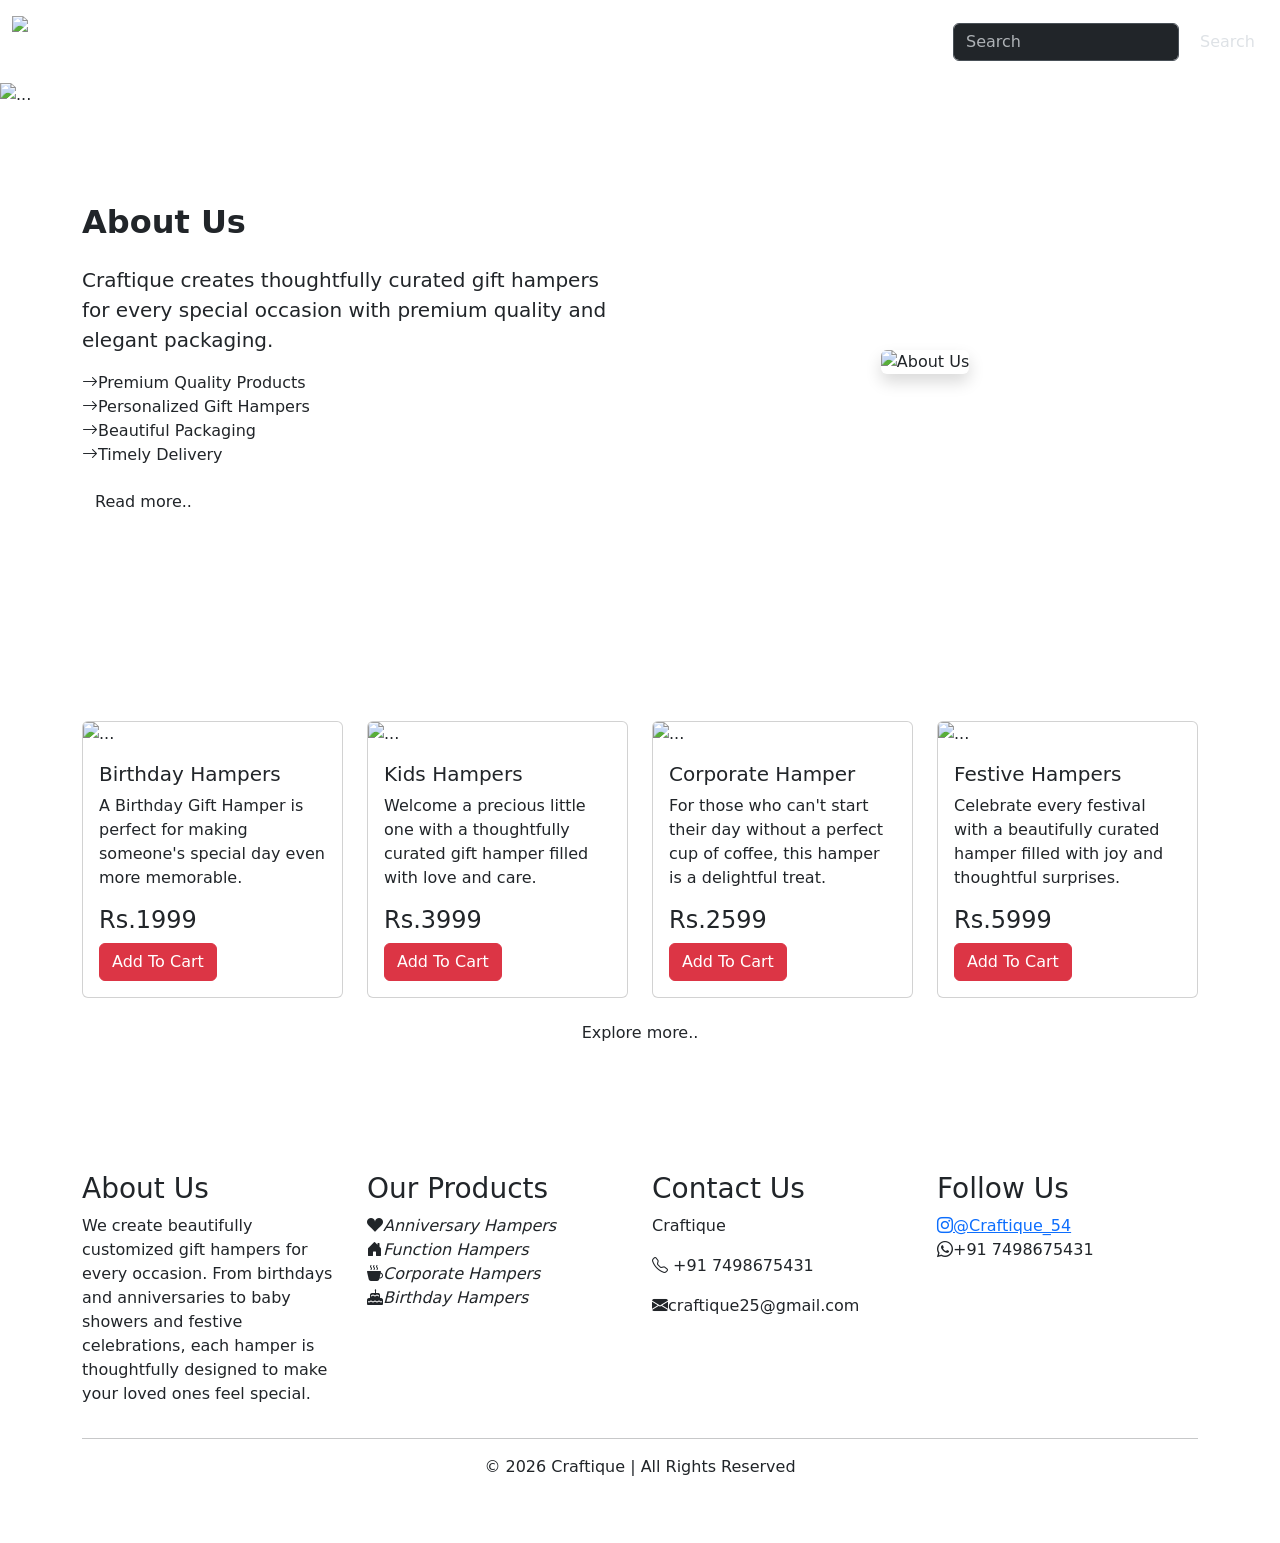
==== index.html @ 2c29e890 "home and about page" ====
<!doctype html>
<html lang="en">
  <head>
    <meta charset="utf-8">
    <meta name="viewport" content="width=device-width, initial-scale=1">
    <title>index html</title>
    <link href="https://cdn.jsdelivr.net/npm/bootstrap@5.3.8/dist/css/bootstrap.min.css" rel="stylesheet" integrity="sha384-sRIl4kxILFvY47J16cr9ZwB07vP4J8+LH7qKQnuqkuIAvNWLzeN8tE5YBujZqJLB" crossorigin="anonymous">
    <link rel="stylesheet" href="https://cdn.jsdelivr.net/npm/bootstrap-icons@1.13.1/font/bootstrap-icons.min.css">
    <link rel="stylesheet" href="css/craftique.css">
  </head>
  <body>
    <!-- header starts -->
    <header>
        <nav class="navbar navbar-expand-lg bg-purple" data-bs-theme="dark">
  <div class="container-fluid">
    <a class="navbar-brand" href="#">
        <img src="images/craftiquelogo.png" alt="Logo" width="60" height="54" class="d-inline-block align-text-top">
      </a>
    <button class="navbar-toggler" type="button" data-bs-toggle="collapse" data-bs-target="#navbarSupportedContent" aria-controls="navbarSupportedContent" aria-expanded="false" aria-label="Toggle navigation">
      <span class="navbar-toggler-icon"></span>
    </button>
    <div class="collapse navbar-collapse" id="navbarSupportedContent">
      <ul class="navbar-nav me-auto mb-2 mb-lg-0">
        <li class="nav-item">
          <a class="nav-link active" aria-current="page" href="index.html">Home</a>
        </li>
        <li class="nav-item">
          <a class="nav-link" href="aboutus.html">About Us</a>
        </li>
        <li class="nav-item">
          <a class="nav-link" href="services.html">Services</a>
        </li>
        <li class="nav-item dropdown">
          <a class="nav-link dropdown-toggle" href="products.html" role="button" data-bs-toggle="dropdown" aria-expanded="false">Products
          </a>
          <ul class="dropdown-menu">
            <li><a class="dropdown-item" href="birthday.html">Birthday Hampers</a></li>
            <li><a class="dropdown-item" href="corporate.html">Corporate Hampers</a></li>
            <li><a class="dropdown-item" href="festive.html">Festive Hampers</a></li>
            <li><a class="dropdown-item" href="anniversary.html">Anniversary Hampers</a></li>
            <li><a class="dropdown-item" href="kids.html">Kids Hampers</a></li>
            <li><a class="dropdown-item" href="function.html">Functions  Hampers</a></li>
            <li><hr class="dropdown-divider"></li>
          </ul>
        </li>
        <li class="nav-item">
          <a class="nav-link" href="contact.html">Contact Us</a>
        </li>
      </ul>
      <form class="d-flex" role="search">
        <input class="form-control me-2" type="search" placeholder="Search" aria-label="Search"/>
        <button class="btn btn-search" type="submit"> Search</button>
      </form>
    </div>
  </div>
</nav>

    </header>
    <!-- header ends -->
     <!-- main starts -->
     <main> 
        <!-- slider  section starts here -->
         <section>
     <div id="carouselExampleInterval" class="carousel slide" data-bs-ride="carousel">
  <div class="carousel-inner">
    <div class="carousel-item active" data-bs-interval="10000">
      <img src="images/slider1.png" class="d-block w-100" alt="...">
    </div>
    <div class="carousel-item" data-bs-interval="2000">
      <img src="images/slider2.png" class="d-block w-100" alt="...">
    </div>
    <div class="carousel-item">
      <img src="images/slider3.png" class="d-block w-100" alt="...">
    </div>
  </div>
  <button class="carousel-control-prev" type="button" data-bs-target="#carouselExampleInterval" data-bs-slide="prev">
    <span class="carousel-control-prev-icon" aria-hidden="true"></span>
    <span class="visually-hidden">Previous</span>
  </button>
  <button class="carousel-control-next" type="button" data-bs-target="#carouselExampleInterval" data-bs-slide="next">
    <span class="carousel-control-next-icon" aria-hidden="true"></span>
    <span class="visually-hidden">Next</span>
  </button>
</div>
         </section>
         <!-- slider section ends -->
          <!-- about section starts -->
           <section class="mt-5">
       <div class="container py-5">
    <div class="row align-items-center">

        <div class="col-lg-6">
            <h2 class="fw-bold mb-4">About Us</h2>

            <p class="lead">
                Craftique creates thoughtfully curated gift hampers for every
                special occasion with premium quality and elegant packaging.
            </p>

            <ul class="list-unstyled">
                <li><i class="bi bi-arrow-right"></i>Premium Quality Products</li>
                <li><i class="bi bi-arrow-right"></i>Personalized Gift Hampers</li>
                <li><i class="bi bi-arrow-right"></i>Beautiful Packaging</li>
                <li><i class="bi bi-arrow-right"></i>Timely Delivery</li>
            </ul>

            <a href="aboutus.html" class="btn read-btn">Read more..</a>
        </div>

        <div class="col-lg-6 about-img text-center">
            <img src="images/floral hamper.jpg"
                 class="img-fluid rounded shadow"
                 alt="About Us">
        </div>

    </div>
</div>
           </section>
           <!-- about section ends -->
            <!-- product section starts here -->
             <section class="mt-5 products">
              <div class="container pb-4">
                <div class="row">
                  <h1 class="text-white p-4">Our Products</h1>
                  <div class="col-md-3 mb-3">
                   <div class="card">
                     <img src="images/birthday.jpeg" class="card-img-top" alt="...">
  <div class="card-body">
    <h5 class="card-title">Birthday Hampers</h5>
    <p class="card-text">A Birthday Gift Hamper is perfect for making someone's special day even more memorable. </p>
    <h4>Rs.1999</h4>
    <a href="#" class="btn btn-danger">Add To Cart</a>
  </div>
</div>
                </div>
                  <div class="col-md-3 mb-3">
                   <div class="card">
                     <img src="images/babywelcome.jpeg" class="card-img-top" alt="...">
  <div class="card-body">
    <h5 class="card-title">Kids Hampers</h5>
    <p class="card-text">Welcome a precious little one with a thoughtfully curated gift hamper filled with love and care.</p>
    <h4>Rs.3999</h4>
    <a href="#" class="btn btn-danger">Add To Cart</a>
  </div>
</div>
                </div>
                  <div class="col-md-3 mb-3">
                   <div class="card">
                     <img src="images/coffee2.jpg" class="card-img-top" alt="...">
  <div class="card-body">
    <h5 class="card-title">Corporate Hamper</h5>
    <p class="card-text">For those who can't start their day without a perfect cup of coffee, this hamper is a delightful treat.</p>
    <h4>Rs.2599</h4>
    <a href="#" class="btn btn-danger">Add To Cart</a>
  </div>
</div>
                </div>
                  <div class="col-md-3 mb-3">
                   <div class="card">
                     <img src="images/festive.jpeg" class="card-img-top" alt="...">
  <div class="card-body">
    <h5 class="card-title">Festive Hampers</h5>
    <p class="card-text">Celebrate every festival with a beautifully curated hamper filled with joy and thoughtful surprises.</p>
    <h4>Rs.5999</h4>
    <a href="#" class="btn btn-danger">Add To Cart</a>
  </div>
</div>
                </div>
                <a class="btn btn-page_visit" href="products.html" role="button">Explore more..</a>
              </div>
             </section>
              <!-- product section ends here -->
     </main>
     <!-- main section ends -->
    
<!-- footer start -->
 <footer class="footer-theme mt-5">
    <div class="container py-5">
        <div class="row g-4">
<!-- About -->
        <div class="col-md-3">
            <h3>About Us</h3>
            <p>
        We create beautifully customized gift hampers for every occasion. From birthdays and anniversaries to baby showers and festive celebrations, each hamper is thoughtfully designed to make your loved ones feel special.
           </p>
        </div>

<!-- Product Overview -->


<div class="col-md-3">
    <h3 class="products-heading"> Our Products</h3>
        <ul class="list-unstyled">
            <li><i class="bi bi-suit-heart-fill">Anniversary Hampers</i></li>
            <li><i class="bi bi-house-door-fill">Function Hampers</i></li>
            <li><i class="bi bi-cup-hot-fill">Corporate Hampers</i></li>
            <li><i class="bi bi-cake-fill">Birthday Hampers</i></li>
            
        </ul>
</div>

<!-- Contact -->

<div class="col-md-3">
    <h3>
      
    Contact Us
    </h3>
        <p>
    Craftique
        </p>
    <p>
<i class="bi bi-telephone"></i> +91 7498675431
    </p>
    <p>
 <i class="bi bi-envelope-fill"></i>craftique25@gmail.com
    </p>
</div>

<!-- Online Links -->

<div class="col-md-3">
    <h3>
Follow Us
    </h3>
    <a href="https://www.instagram.com/craftique_54/?hl=en" m-1">
      <i class="bi bi-instagram ig_social"></i>@Craftique_54
    </a>
    <br>
<i class="bi bi-whatsapp wp_social"></i>+91 7498675431
</div>
</div>
<hr>
<div class="text-center">
    <p>
© 2026 Craftique | All Rights Reserved
    </p>
</div>
</div>
</footer>
            <!-- footer end -->
    <script src="https://cdn.jsdelivr.net/npm/bootstrap@5.3.8/dist/js/bootstrap.bundle.min.js" integrity="sha384-FKyoEForCGlyvwx9Hj09JcYn3nv7wiPVlz7YYwJrWVcXK/BmnVDxM+D2scQbITxI" crossorigin="anonymous"></script>
  </body>
</html>
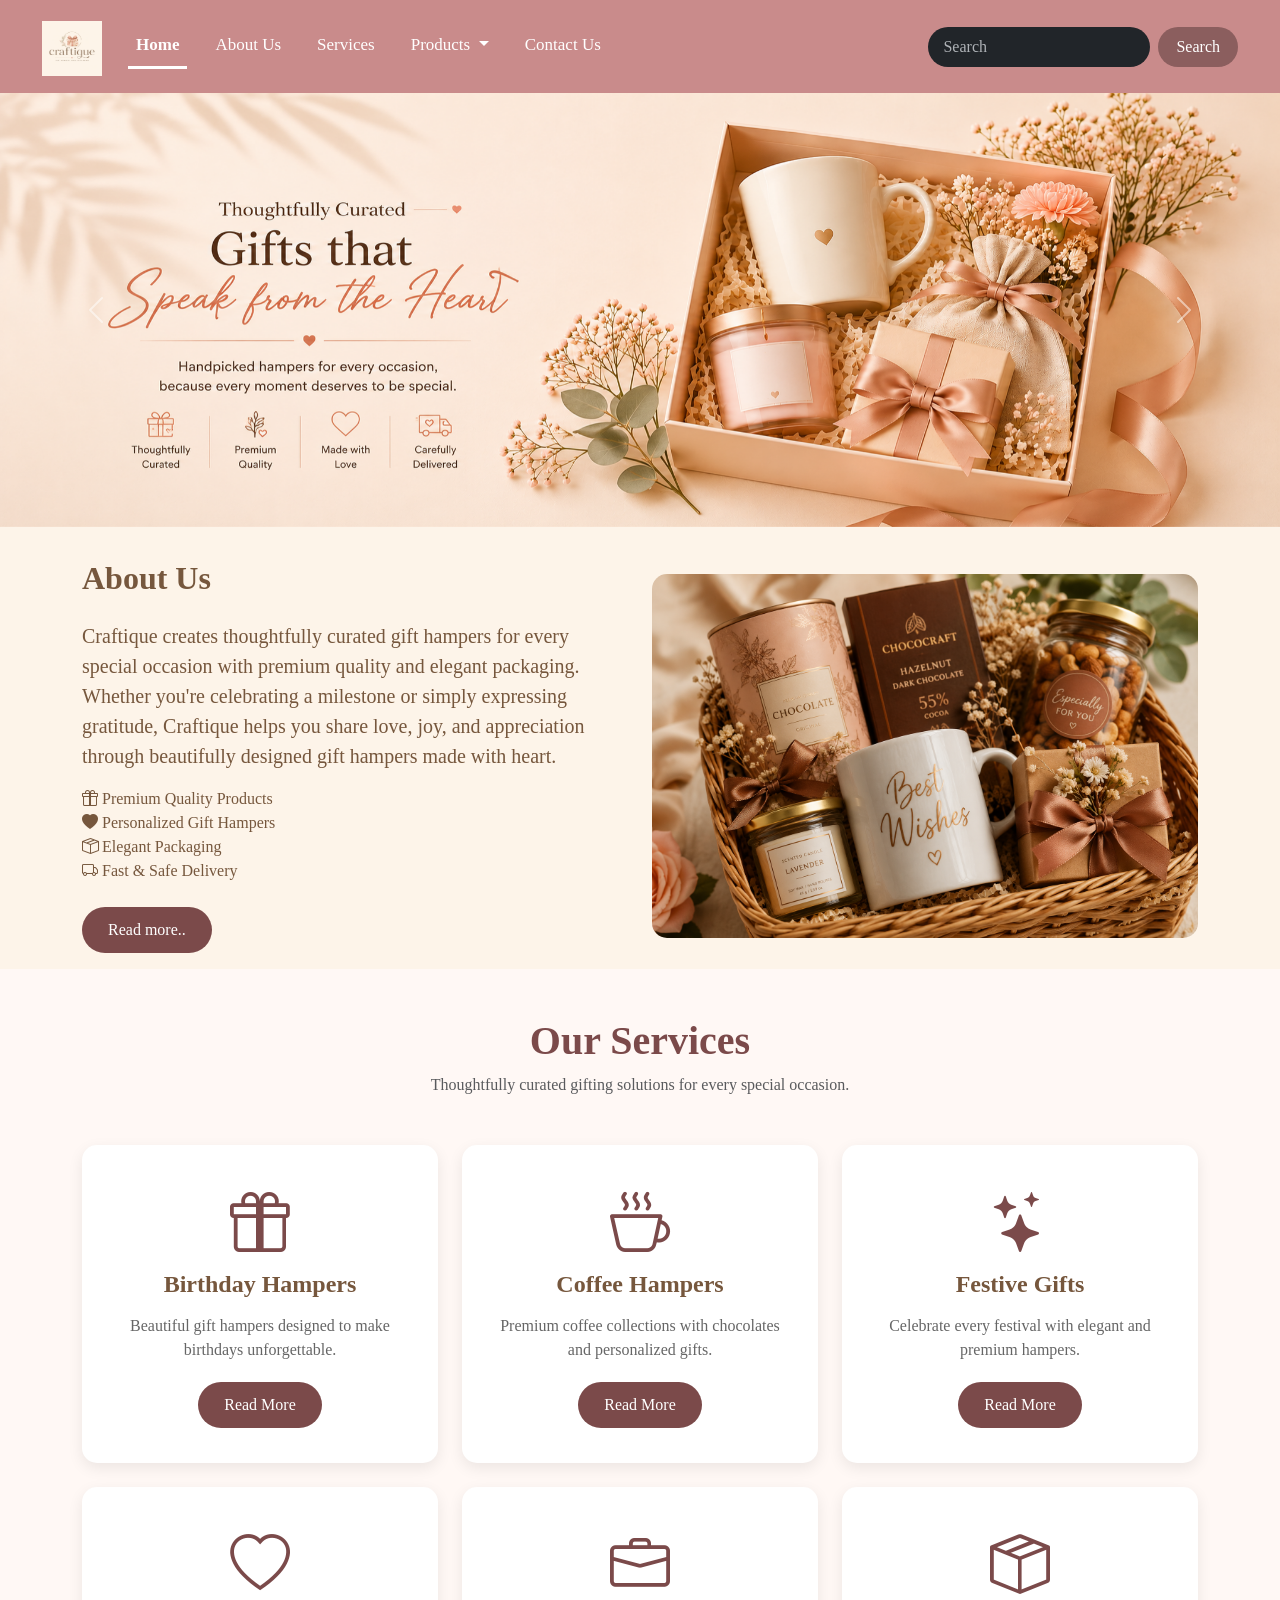
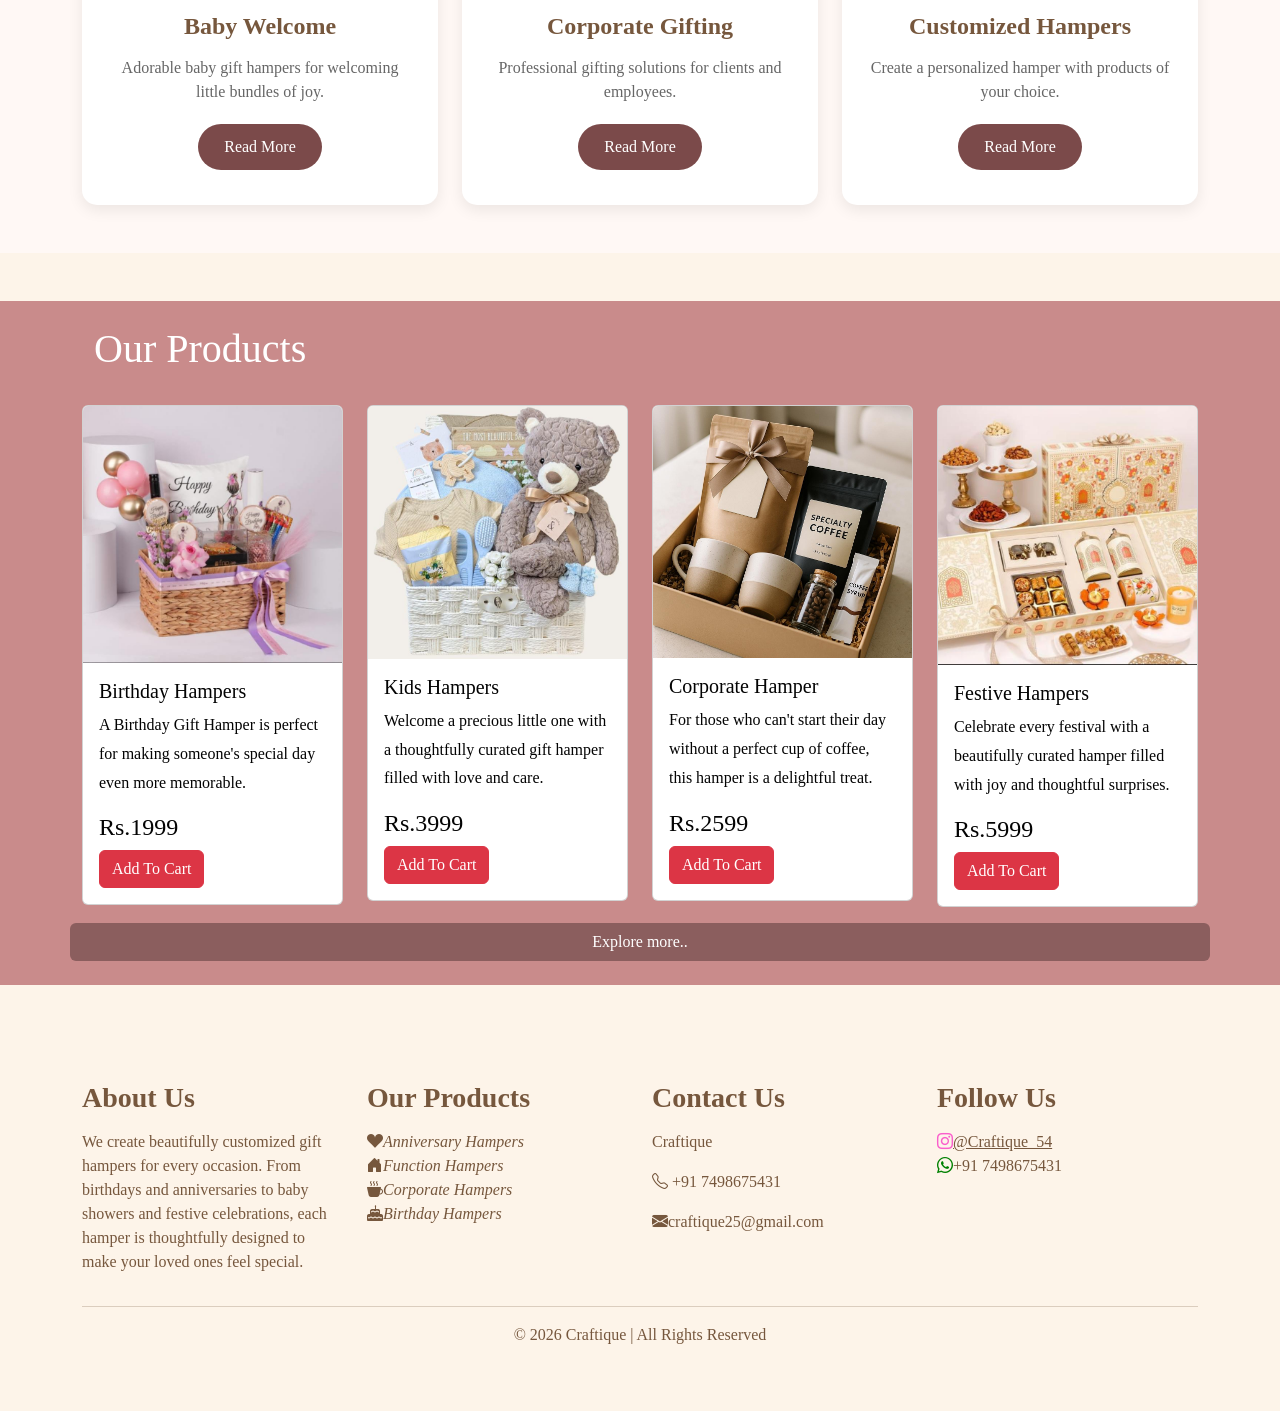
==== commit ecacd1c2: "designed service page and did some changes in index and about us page" ====
--- a/index.html
+++ b/index.html
@@ -13,7 +13,7 @@
     <header>
         <nav class="navbar navbar-expand-lg bg-purple" data-bs-theme="dark">
   <div class="container-fluid">
-    <a class="navbar-brand" href="#">
+    <a class="navbar-brand logo" href="https://www.instagram.com/craftique_54/?hl=en">
         <img src="images/craftiquelogo.png" alt="Logo" width="60" height="54" class="d-inline-block align-text-top">
       </a>
     <button class="navbar-toggler" type="button" data-bs-toggle="collapse" data-bs-target="#navbarSupportedContent" aria-controls="navbarSupportedContent" aria-expanded="false" aria-label="Toggle navigation">
@@ -85,8 +85,8 @@
          </section>
          <!-- slider section ends -->
           <!-- about section starts -->
-           <section class="mt-5">
-       <div class="container py-5">
+           <section class="mt-3">
+       <div class="container py-3">
     <div class="row align-items-center">
 
         <div class="col-lg-6">
@@ -95,28 +95,122 @@
             <p class="lead">
                 Craftique creates thoughtfully curated gift hampers for every
                 special occasion with premium quality and elegant packaging.
+                Whether you're celebrating a milestone or simply expressing gratitude,
+Craftique helps you share love, joy, and appreciation through beautifully
+designed gift hampers made with heart.
             </p>
 
-            <ul class="list-unstyled">
-                <li><i class="bi bi-arrow-right"></i>Premium Quality Products</li>
-                <li><i class="bi bi-arrow-right"></i>Personalized Gift Hampers</li>
-                <li><i class="bi bi-arrow-right"></i>Beautiful Packaging</li>
-                <li><i class="bi bi-arrow-right"></i>Timely Delivery</li>
-            </ul>
-
+    <div class="feature-box">
+        <i class="bi bi-gift"></i>
+        <span>Premium Quality Products</span>
+    </div>
+
+    <div class="feature-box">
+        <i class="bi bi-heart-fill"></i>
+        <span>Personalized Gift Hampers</span>
+    </div>
+
+    <div class="feature-box">
+        <i class="bi bi-box-seam"></i>
+        <span>Elegant Packaging</span>
+    </div>
+
+    <div class="feature-box">
+        <i class="bi bi-truck"></i>
+        <span>Fast & Safe Delivery</span>
+    </div>
+<br>
             <a href="aboutus.html" class="btn read-btn">Read more..</a>
         </div>
 
         <div class="col-lg-6 about-img text-center">
-            <img src="images/floral hamper.jpg"
-                 class="img-fluid rounded shadow"
+            <img src="images/aboutus.png"
+                 class="img-fluid about-img"
                  alt="About Us">
+                 
         </div>
 
     </div>
 </div>
            </section>
            <!-- about section ends -->
+            <!-- Services Section -->
+<section class="services py-5">
+    <div class="container">
+
+        <div class="text-center mb-5">
+            <h2 class="service-title">Our Services</h2>
+            <p class="text-muted">
+                Thoughtfully curated gifting solutions for every special occasion.
+            </p>
+        </div>
+
+        <div class="row g-4">
+
+            <!-- Card 1 -->
+            <div class="col-md-4">
+                <div class="service-card">
+                    <i class="bi bi-gift service-icon"></i>
+                    <h4>Birthday Hampers</h4>
+                    <p>Beautiful gift hampers designed to make birthdays unforgettable.</p>
+                    <a href="products.html" class="btn btn-service">Read More</a>
+                </div>
+            </div>
+
+            <!-- Card 2 -->
+            <div class="col-md-4">
+                <div class="service-card">
+                    <i class="bi bi-cup-hot service-icon"></i>
+                    <h4>Coffee Hampers</h4>
+                    <p>Premium coffee collections with chocolates and personalized gifts.</p>
+                    <a href="products.html" class="btn btn-service">Read More</a>
+                </div>
+            </div>
+
+            <!-- Card 3 -->
+            <div class="col-md-4">
+                <div class="service-card">
+                    <i class="bi bi-stars service-icon"></i>
+                    <h4>Festive Gifts</h4>
+                    <p>Celebrate every festival with elegant and premium hampers.</p>
+                    <a href="products.html" class="btn btn-service">Read More</a>
+                </div>
+            </div>
+
+            <!-- Card 4 -->
+            <div class="col-md-4">
+                <div class="service-card">
+                    <i class="bi bi-heart service-icon"></i>
+                    <h4>Baby Welcome</h4>
+                    <p>Adorable baby gift hampers for welcoming little bundles of joy.</p>
+                    <a href="products.html" class="btn btn-service">Read More</a>
+                </div>
+            </div>
+
+            <!-- Card 5 -->
+            <div class="col-md-4">
+                <div class="service-card">
+                    <i class="bi bi-briefcase service-icon"></i>
+                    <h4>Corporate Gifting</h4>
+                    <p>Professional gifting solutions for clients and employees.</p>
+                    <a href="products.html" class="btn btn-service">Read More</a>
+                </div>
+            </div>
+
+            <!-- Card 6 -->
+            <div class="col-md-4">
+                <div class="service-card">
+                    <i class="bi bi-box-seam service-icon"></i>
+                    <h4>Customized Hampers</h4>
+                    <p>Create a personalized hamper with products of your choice.</p>
+                    <a href="products.html" class="btn btn-service">Read More</a>
+                </div>
+            </div>
+
+        </div>
+    </div>
+</section>
+<!-- service section ends -->
             <!-- product section starts here -->
              <section class="mt-5 products">
               <div class="container pb-4">
@@ -223,7 +317,7 @@
     <h3>
 Follow Us
     </h3>
-    <a href="https://www.instagram.com/craftique_54/?hl=en" m-1">
+    <a href="https://www.instagram.com/craftique_54/?hl=en">
       <i class="bi bi-instagram ig_social"></i>@Craftique_54
     </a>
     <br>
--- a/css/craftique.css
+++ b/css/craftique.css
@@ -0,0 +1,265 @@
+body{
+    background-color: #fdf4e9;
+    color:#76573d;
+    font-family: 'Times New Roman', Times, serif;
+}
+header{
+    color: #76573d;
+    
+}
+       /* Navbar */
+.navbar {
+    background-color: #c98b8b; /* Dusty Pink */
+    padding: 12px 30px;
+    box-shadow: 0 2px 10px rgba(0,0,0,0.15);
+    
+    
+}
+
+/* Logo */
+.navbar-brand img {
+    height: 55px;
+}
+
+/* Navbar Links */
+.navbar-nav .nav-link {
+    color: #fff !important;
+    font-size: 17px;
+    font-weight: 500;
+    margin: 0 10px;
+    transition: 0.3s ease;
+}
+
+/* Hover Effect */
+.navbar-nav .nav-link:hover {
+    color: #ffe8d6 !important;
+    border-bottom: 2px solid #fff;
+}
+
+/* Active Link */
+.navbar-nav .nav-link.active {
+    color: #fff !important;
+    font-weight: bold;
+    border-bottom: 3px solid #fff;
+}
+
+/* Search Box */
+.form-control {
+    border-radius: 25px;
+    border: none;
+    padding: 8px 15px;
+}
+
+/* Search Button */
+.btn-search {
+    background-color: #8b5e5e;
+    color: white;
+    border-radius: 25px;
+    border: none;
+    padding: 8px 18px;
+    transition: 0.3s;
+}
+
+.btn-search:hover {
+    background-color: #6d4545;
+    color: white;
+}
+.products{
+    background-color: #c98b8b;
+}
+.ig_social{
+    color: #fa5fcc;
+}
+.wp_social{
+    color:green;
+}
+a{
+    color:#76573d
+}
+.btn-page_visit{
+        background-color: #8b5e5e;
+    color: white;
+}
+.about-img{
+    border-radius: 15px;
+    transition: 0.4s;
+}
+.about-img:hover{
+    transform:scale(1.03);
+    box-shadow: 0 10px 25px rgba(0,0,0,0.2);
+}
+.mission-box,
+.vision-box{
+    border:1px solid #d9e4f5;
+    padding:30px;
+    border-radius:8px;
+    background:#fff;
+    transition:0.3s;
+    min-height:220px;
+}
+
+.mission-box:hover,
+.vision-box:hover{
+    box-shadow:0 8px 20px rgba(0,0,0,0.1);
+    transform:translateY(-5px);
+    background:#7B4A4A;
+    color:#fff;
+}
+
+.icon{
+    width:70px;
+    height:70px;
+    background: #c98b8b;
+    color:#311313;
+    border-radius:10px;
+    display:flex;
+    justify-content:center;
+    align-items:center;
+    font-size:32px;
+}
+
+h3{
+    font-size:28px;
+    font-weight:600;
+    margin-bottom:15px;
+}
+.logo:hover{
+transform:translateY(-5px);
+}
+
+.card{
+    color:#030303;
+    line-height:1.8;
+}
+pre{
+    font-family: 'Times New Roman', Times, serif;
+}
+.card:hover{
+   box-shadow:0 8px 20px rgba(0,0,0,0.1);
+    transform:translateY(-5px);
+    background-color:#8b5e5e;
+    color:white;
+    
+}
+.accordion-item{
+     background-color:#e6c6c6;
+}
+.services{
+    background:#FFF8F5;
+}
+
+.service-title{
+    color:#7B4A4A;
+    font-size:40px;
+    font-weight:bold;
+}
+
+.service-card{
+    background:#fff;
+    padding:35px 25px;
+    text-align:center;
+    border-radius:15px;
+    box-shadow:0 5px 15px rgba(0,0,0,0.08);
+    transition:0.4s;
+    height:100%;
+}
+
+.service-card:hover{
+    transform:translateY(-10px);
+    box-shadow:0 10px 25px rgba(0,0,0,0.18);
+    background-color: #c98b8b;
+    color: white;
+}
+
+.service-icon{
+    font-size:60px;
+    color:#7B4A4A;
+    margin-bottom:20px;
+}
+
+.service-card h4{
+    font-weight:600;
+    margin-bottom:15px;
+}
+
+.service-card p{
+    color:#666;
+    margin-bottom:20px;
+}
+
+.btn-service{
+    background:#7B4A4A;
+    color:white;
+    border-radius:30px;
+    padding:10px 25px;
+}
+
+.btn-service:hover{
+    background:#5D3636;
+    color:white;
+}
+.read-btn{
+    background:#7B4A4A;
+    color:white;
+    border-radius:30px;
+    padding:10px 25px;
+}
+
+.read-btn:hover{
+    background:#5D3636;
+    color:white;
+}
+.service-btn{
+    background:#7B4A4A;
+    color:white;
+    border-radius:30px;
+    padding:10px 25px;
+}
+
+.service-btn:hover{
+    background:#5D3636;
+    color:white;
+}
+.section-title{
+    color:#7B4A4A;
+    font-weight:bold;
+    margin-bottom:10px;
+}
+
+.value-card{
+    background:#FFF8F5;
+    border-radius:15px;
+    padding:30px 20px;
+    text-align:center;
+    height:100%;
+    transition:0.4s;
+    box-shadow:0 5px 15px rgba(0,0,0,0.08);
+}
+
+.value-card i{
+    font-size:45px;
+    color:#7B4A4A;
+    margin-bottom:15px;
+}
+
+.value-card h4{
+    font-weight:600;
+    margin-bottom:10px;
+}
+
+.value-card p{
+    color:#666;
+    font-size:15px;
+}
+
+.value-card:hover{
+    transform:translateY(-10px);
+    background:#7B4A4A;
+    color:#fff;
+}
+
+.value-card:hover i,
+.value-card:hover p,
+.value-card:hover h4{
+    color:#fff;
+}
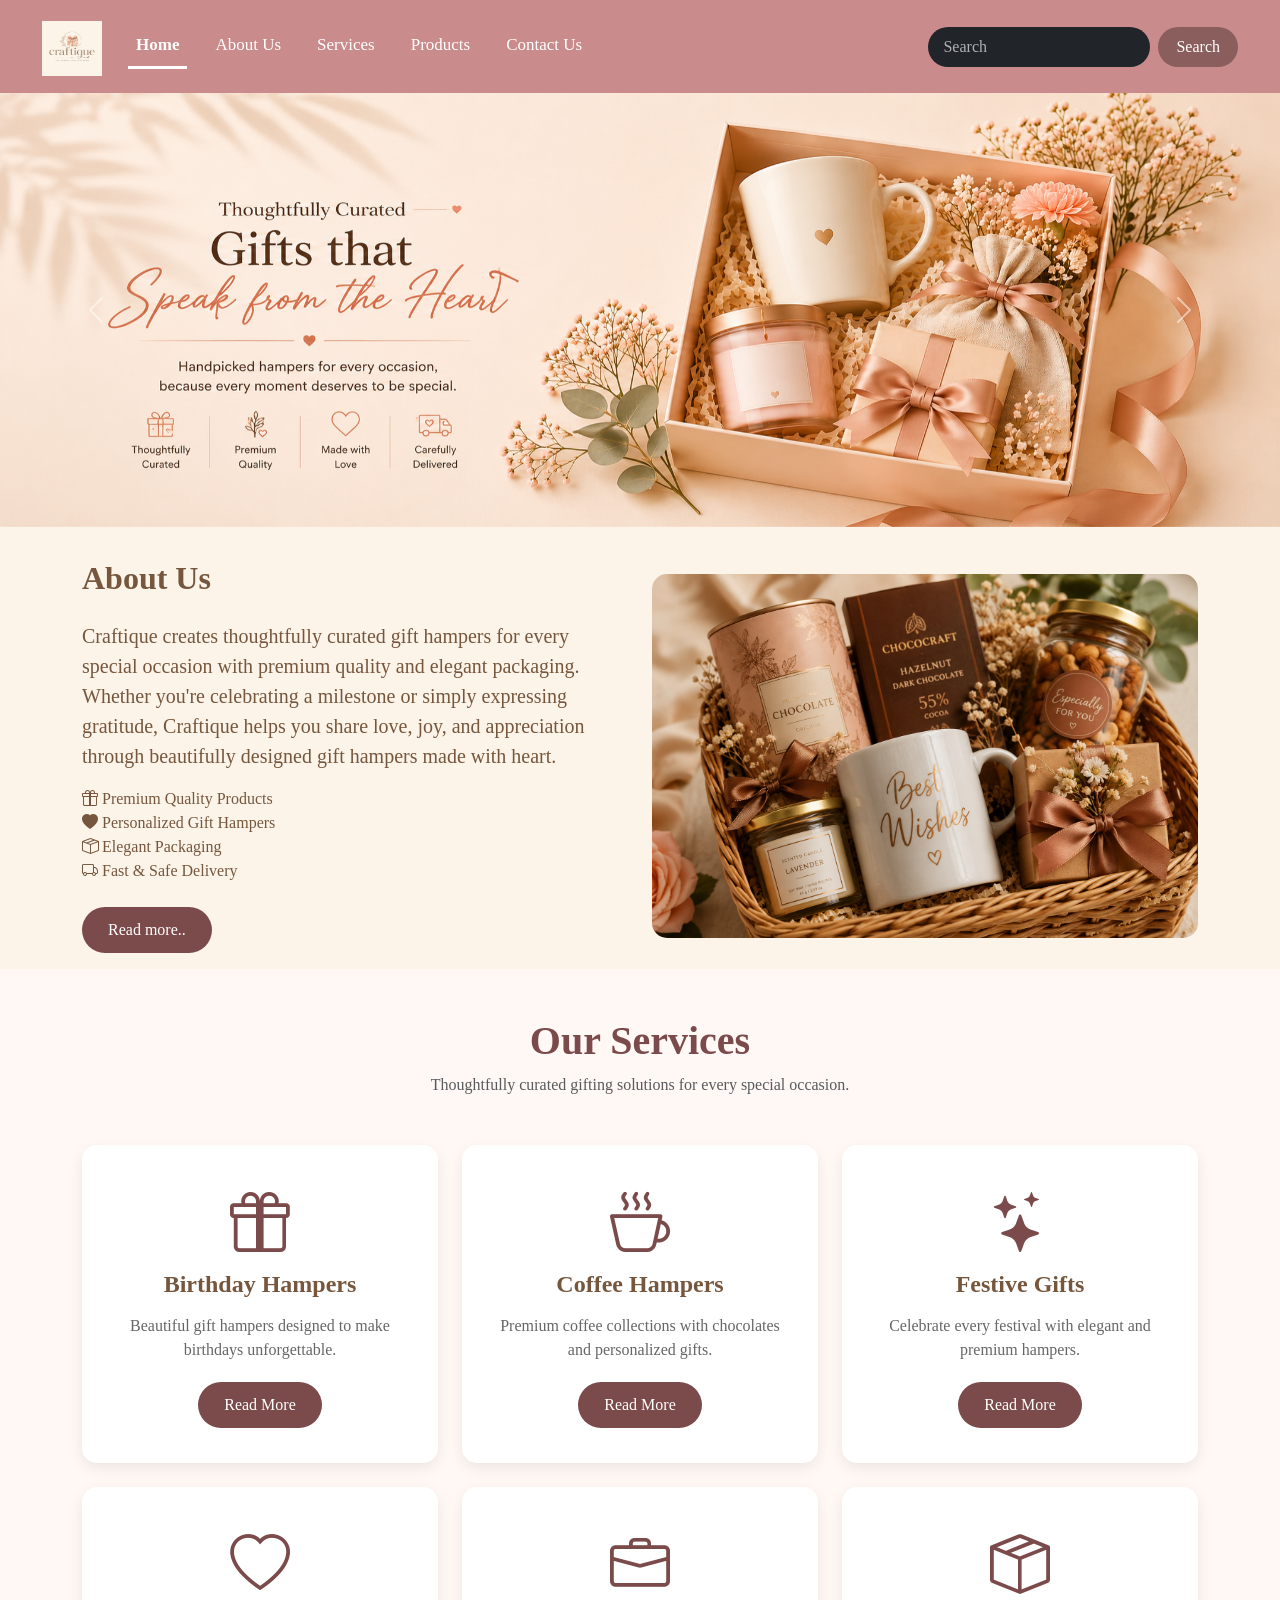
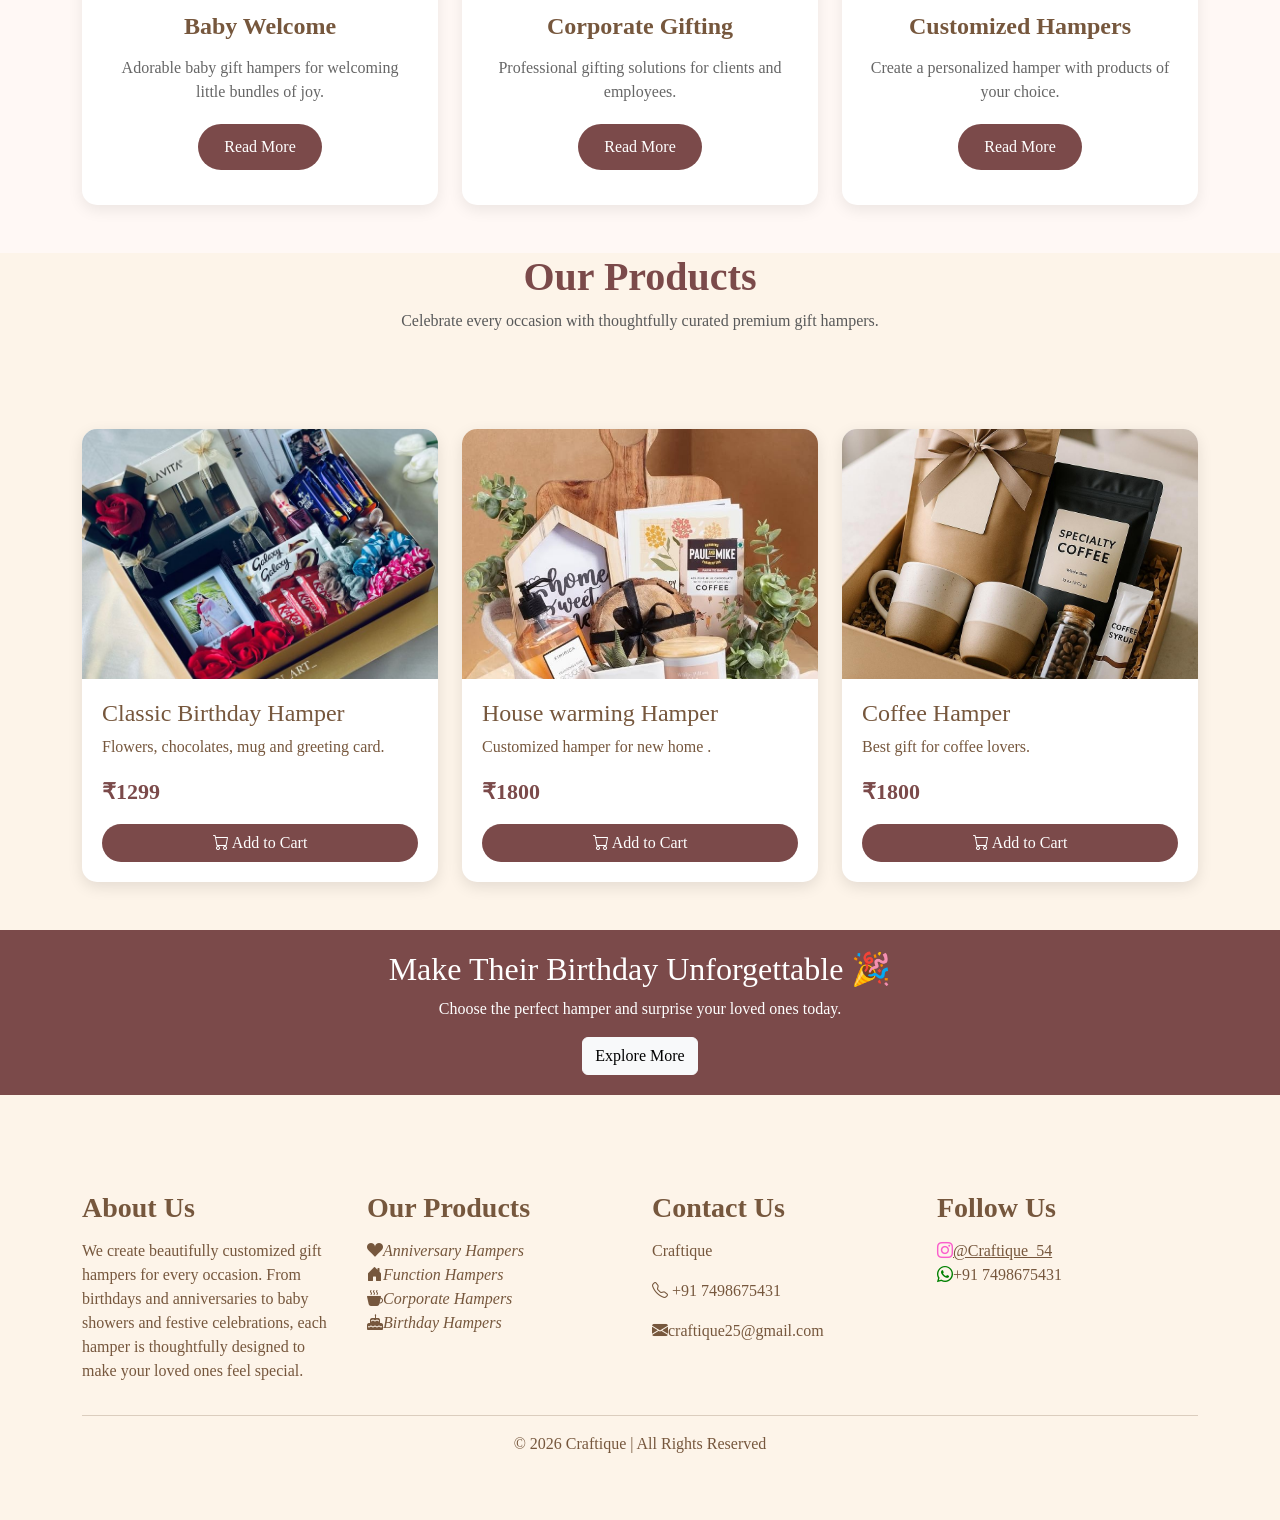
==== commit 3c0ad105: "craftique gift shop" ====
--- a/index.html
+++ b/index.html
@@ -30,19 +30,10 @@
         <li class="nav-item">
           <a class="nav-link" href="services.html">Services</a>
         </li>
-        <li class="nav-item dropdown">
-          <a class="nav-link dropdown-toggle" href="products.html" role="button" data-bs-toggle="dropdown" aria-expanded="false">Products
-          </a>
-          <ul class="dropdown-menu">
-            <li><a class="dropdown-item" href="birthday.html">Birthday Hampers</a></li>
-            <li><a class="dropdown-item" href="corporate.html">Corporate Hampers</a></li>
-            <li><a class="dropdown-item" href="festive.html">Festive Hampers</a></li>
-            <li><a class="dropdown-item" href="anniversary.html">Anniversary Hampers</a></li>
-            <li><a class="dropdown-item" href="kids.html">Kids Hampers</a></li>
-            <li><a class="dropdown-item" href="function.html">Functions  Hampers</a></li>
-            <li><hr class="dropdown-divider"></li>
-          </ul>
-        </li>
+        <li class="nav-item">
+          <a class="nav-link" href="products.html">Products</a>
+        </li>
+        
         <li class="nav-item">
           <a class="nav-link" href="contact.html">Contact Us</a>
         </li>
@@ -212,58 +203,70 @@
 </section>
 <!-- service section ends -->
             <!-- product section starts here -->
-             <section class="mt-5 products">
-              <div class="container pb-4">
-                <div class="row">
-                  <h1 class="text-white p-4">Our Products</h1>
-                  <div class="col-md-3 mb-3">
-                   <div class="card">
-                     <img src="images/birthday.jpeg" class="card-img-top" alt="...">
-  <div class="card-body">
-    <h5 class="card-title">Birthday Hampers</h5>
-    <p class="card-text">A Birthday Gift Hamper is perfect for making someone's special day even more memorable. </p>
-    <h4>Rs.1999</h4>
-    <a href="#" class="btn btn-danger">Add To Cart</a>
-  </div>
-</div>
-                </div>
-                  <div class="col-md-3 mb-3">
-                   <div class="card">
-                     <img src="images/babywelcome.jpeg" class="card-img-top" alt="...">
-  <div class="card-body">
-    <h5 class="card-title">Kids Hampers</h5>
-    <p class="card-text">Welcome a precious little one with a thoughtfully curated gift hamper filled with love and care.</p>
-    <h4>Rs.3999</h4>
-    <a href="#" class="btn btn-danger">Add To Cart</a>
-  </div>
-</div>
-                </div>
-                  <div class="col-md-3 mb-3">
-                   <div class="card">
-                     <img src="images/coffee2.jpg" class="card-img-top" alt="...">
-  <div class="card-body">
-    <h5 class="card-title">Corporate Hamper</h5>
-    <p class="card-text">For those who can't start their day without a perfect cup of coffee, this hamper is a delightful treat.</p>
-    <h4>Rs.2599</h4>
-    <a href="#" class="btn btn-danger">Add To Cart</a>
-  </div>
-</div>
-                </div>
-                  <div class="col-md-3 mb-3">
-                   <div class="card">
-                     <img src="images/festive.jpeg" class="card-img-top" alt="...">
-  <div class="card-body">
-    <h5 class="card-title">Festive Hampers</h5>
-    <p class="card-text">Celebrate every festival with a beautifully curated hamper filled with joy and thoughtful surprises.</p>
-    <h4>Rs.5999</h4>
-    <a href="#" class="btn btn-danger">Add To Cart</a>
-  </div>
-</div>
-                </div>
-                <a class="btn btn-page_visit" href="products.html" role="button">Explore more..</a>
-              </div>
-             </section>
+             <div class="text-center mb-5">
+            <h2 class="service-title">Our Products</h2>
+            <p class="text-muted">
+                Celebrate every occasion with thoughtfully curated premium gift hampers.
+            </p>
+        </div>
+             <section class="container py-5">
+
+<div class="row g-4">
+
+<div class="col-md-4">
+<div class="product-card">
+<img src="images/birthdayhampers/bdayhamper4.jpeg" alt="">
+<div class="product-info">
+<h4>Classic Birthday Hamper</h4>
+<p>Flowers, chocolates, mug and greeting card.</p>
+<div class="price">₹1299</div>
+<button class="btn btn-buy w-100 mt-3">
+<i class="bi bi-cart"></i> Add to Cart
+</button>
+</div>
+</div>
+</div>
+
+<div class="col-md-4">
+<div class="product-card">
+<img src="images/housewarming.jpg" alt="">
+<div class="product-info">
+<h4>House warming Hamper</h4>
+<p>Customized hamper for new home .</p>
+<div class="price">₹1800</div>
+<button class="btn btn-buy w-100 mt-3">
+<i class="bi bi-cart"></i> Add to Cart
+</button>
+</div>
+</div>
+</div>
+
+<div class="col-md-4">
+<div class="product-card">
+<img src="images/coffee2.jpg" alt="">
+<div class="product-info">
+<h4>Coffee Hamper</h4>
+<p>Best gift for coffee lovers.</p>
+<div class="price">₹1800</div>
+<button class="btn btn-buy w-100 mt-3">
+<i class="bi bi-cart"></i> Add to Cart
+</button>
+</div>
+</div>
+</div>
+
+</div>
+
+</section>
+
               <!-- product section ends here -->
+               <section class="cta">
+<h2>Make Their Birthday Unforgettable 🎉</h2>
+<p>Choose the perfect hamper and surprise your loved ones today.</p>
+
+<a href="products.html" class="btn btn-light">
+Explore More
+</a>
      </main>
      <!-- main section ends -->
     
--- a/css/craftique.css
+++ b/css/craftique.css
@@ -126,10 +126,79 @@
 .logo:hover{
 transform:translateY(-5px);
 }
-
+/* Banner */
+.banner{
+    background:#7B4A4A;
+    color:#fff;
+    text-align:center;
+    padding:70px 20px;
+}
+
+.banner h1{
+    font-size:45px;
+    font-weight:bold;
+}
+
+.banner p{
+    font-size:18px;
+}
+
+/* Cards */
+.product-card{
+    background:#fff;
+    border-radius:15px;
+    overflow:hidden;
+    box-shadow:0 5px 15px rgba(0,0,0,.1);
+    transition:.3s;
+    height:100%;
+}
+
+.product-card:hover{
+    transform:translateY(-8px);
+}
+
+.product-card img{
+    width:100%;
+    height:250px;
+    object-fit:cover;
+}
+
+.product-info{
+    padding:20px;
+}
+
+.price{
+    color:#7B4A4A;
+    font-size:22px;
+    font-weight:bold;
+}
+.card-img{
+    height:250px;
+    object-fit:cover;
+    border-radius:10px 10px 0 0;
+}
+.btn-buy{
+    background:#7B4A4A;
+    color:#fff;
+    border-radius:30px;
+}
+
+.btn-buy:hover{
+    background:#5d3636;
+    color:#fff;
+}
+
+/* CTA */
+.cta{
+    background:#7B4A4A;
+    color:#fff;
+    text-align:center;
+    padding:20px 20px;
+}
 .card{
     color:#030303;
     line-height:1.8;
+    margin-bottom: 30px;
 }
 pre{
     font-family: 'Times New Roman', Times, serif;
@@ -140,6 +209,10 @@
     background-color:#8b5e5e;
     color:white;
     
+}
+.accordion-button{
+     background-color:#9c7272;
+     color: white;
 }
 .accordion-item{
      background-color:#e6c6c6;
@@ -220,6 +293,12 @@
     background:#5D3636;
     color:white;
 }
+.dropdown-menu{
+    background-color:#5D3636;
+}
+.dropdown-item:hover{
+    background-color:#885d5d;
+}
 .section-title{
     color:#7B4A4A;
     font-weight:bold;
